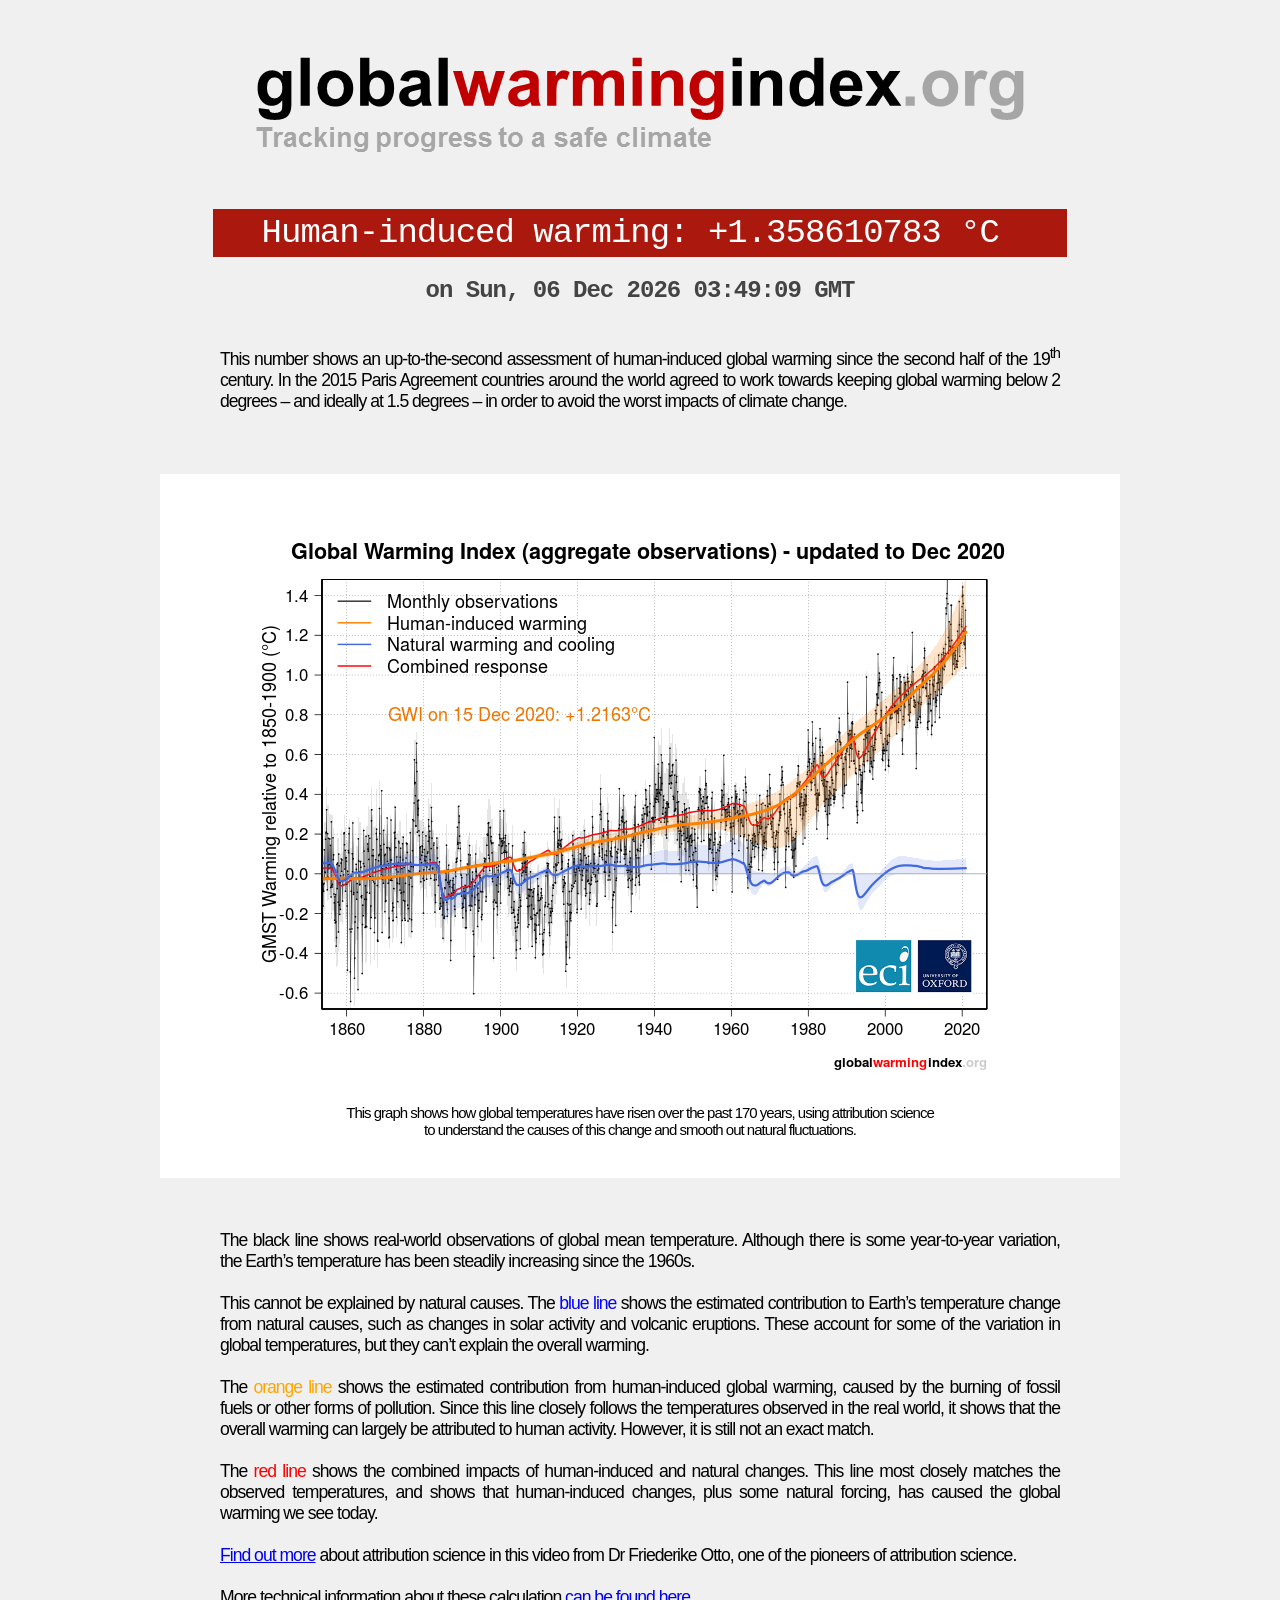
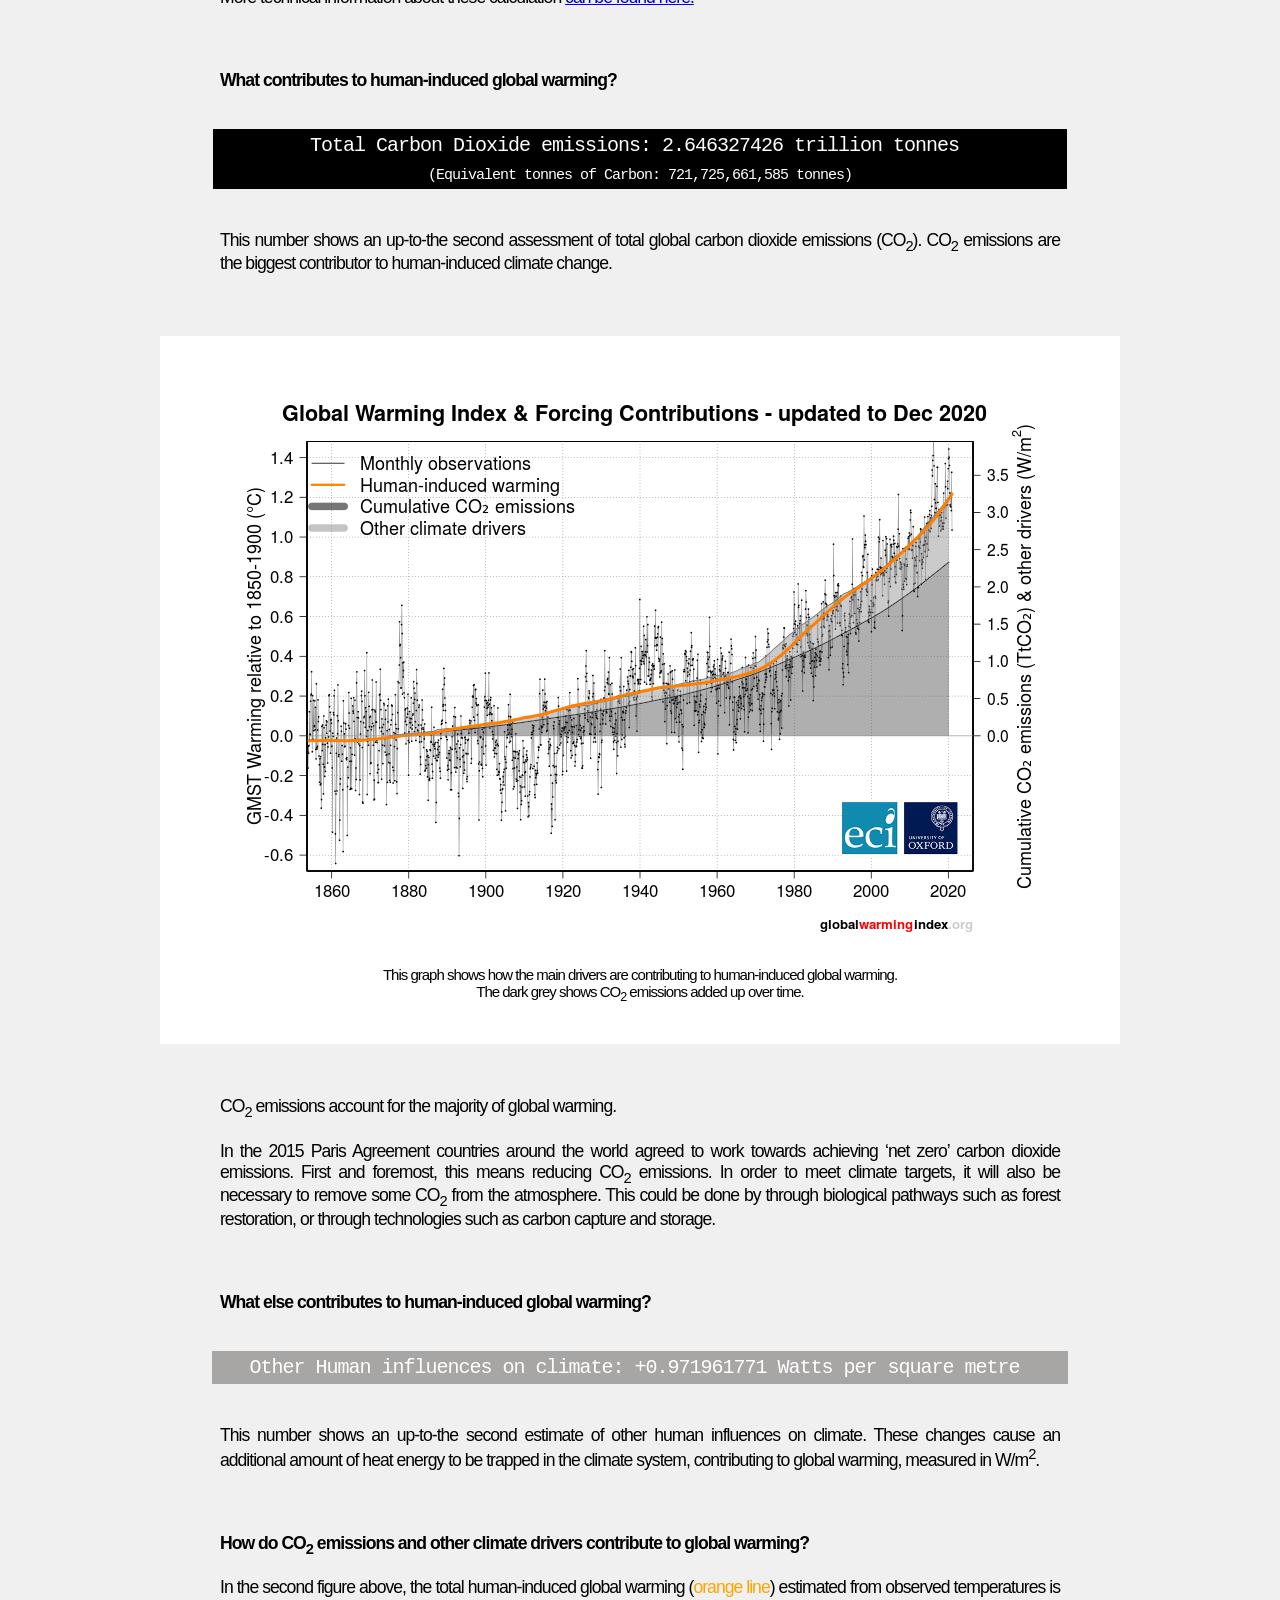
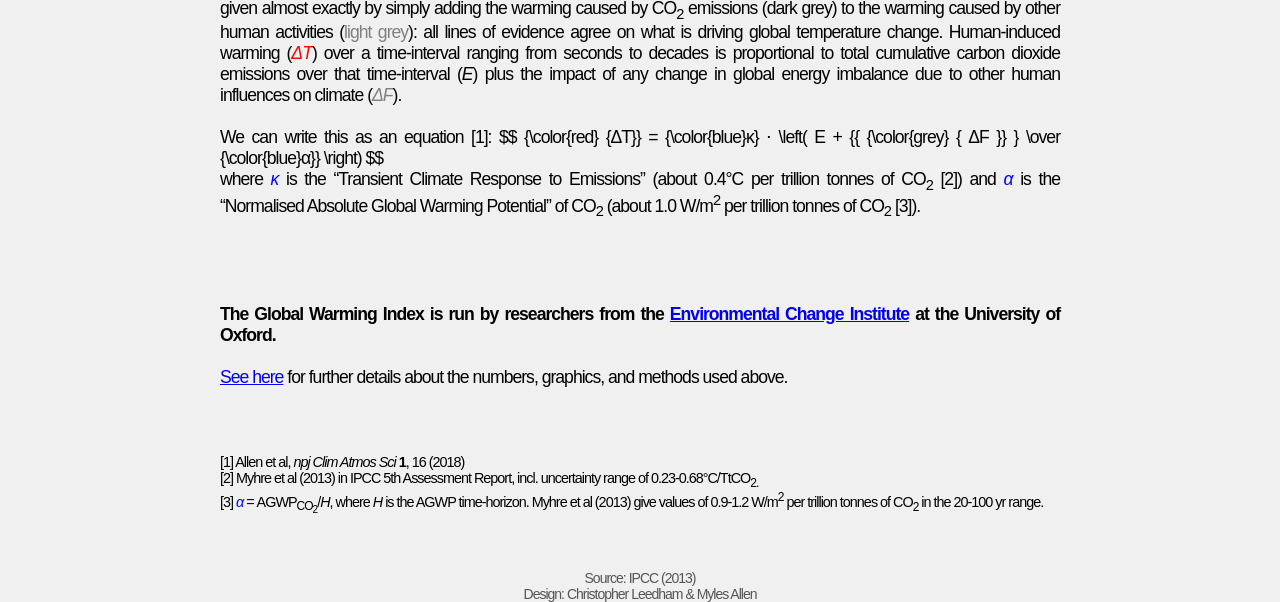
==== index.html @ 1d3a057c "Update 28 files - /README.md - /AWI/AWI_AR5_new_spreadsheet.xlsx - /AWI/forcing.txt - /AWI/AWI_AR5_n" ====
<!DOCTYPE html>

<html lang="en">

    <head>

        <meta charset="utf-8">

        <meta http-equiv="X-UA-Compatible" content="IE=edge">

        <meta name="viewport" content="width=1024">

        <title>globalwarmingindex.org -- Tracking progress to a safe climate</title>

        <link href="AWI/therm.css" rel="stylesheet">

    </head>

    <body>

        <div class="container">

            <header>

                <h1>globalwarmingindex.org</h1>

                <p class="strapline">Tracking progress to a safe climate<p>

            </header>

            <article>

                <div class="graph-container">

                    <div id="current-temp-rise">

                        &nbsp;&nbsp;Human-induced warming: <span>----------------</span> &deg;C&nbsp;&nbsp;&nbsp;

                    </div>

                    <p class="date">on <span id="date-count">now</span></p> 


<!--                    <p class="whathavewedonehere" style="text-align:justify;font-size:90%;"><br>

We have expressed the total effect of other human influences on climate by how much they reduce outgoing energy, in units of Watts per square metre (W/m<sup>2</sup>). Added up over the entire planet, 1 W/m<sup>2</sup> from these other influences has approximately the same impact on global temperature as the emission of 1 trillion tonnes of carbon dioxide (CO<sub>2</sub>). Hence total carbon dioxide emissions in trillion tonnes of CO<sub>2</sub> plus other human influences in W/m<sup>2</sup>, all multiplied by the “Transient Climate Response to Emissions” (approximately 0.4°C/TtCO<sub>2</sub>), gives total human-induced warming. The carbon dioxide emissions counter uses the most recent update of the Global Carbon Project’s Global Carbon Budget, available <a href="https://www.globalcarbonproject.org/carbonbudget">here</a>. Human-induced warming and radiative forcing are expressed relative to the 1850-1900 period and CO<sub>2</sub> emissions are cumulative from 1875.

</p> -->

                    <p class="whathavewedonehere" style="text-align:justify;font-size:110%;font-family:helvetica;"><br>

This number shows an up-to-the-second assessment of human-induced global warming since the second half of the 19<sup>th</sup> century.
In the 2015 Paris Agreement countries around the world agreed to work towards keeping global warming below 2 degrees – and ideally at 1.5 degrees – in order to avoid the worst impacts of climate change.<br><br><br>

                    </p>

                    <div class="paper">
                        <svg id="graph" width="0" height="0"></svg>

                        <p><a href="AWI/AWI_AR5_large.html"><img src="AWI/AWI_AR5_new_SD.png" width="780px"></a></p>

                        <p>This graph shows how global temperatures have risen over the past 170 years, using attribution science <br>
			to understand the causes of this change and smooth out natural fluctuations.</p>

                    </div>


                    <p class="whathavewedonehere" style="text-align:justify;font-size:110%;font-family:helvetica;"><br><br>

The black line shows real-world observations of global mean temperature. Although there is some year-to-year variation, the Earth’s temperature has been steadily increasing since the 1960s.<br><br>
This cannot be explained by natural causes. The <font color="blue">blue line</font> shows the estimated contribution to Earth’s temperature change from natural causes, such as changes in solar activity and volcanic eruptions. These account for some of the variation in global temperatures, but they can’t explain the overall warming.<br><br>
The <font color="orange">orange line</font> shows the estimated contribution from human-induced global warming, caused by the burning of fossil fuels or other forms of pollution. Since this line closely follows the temperatures observed in the real world, it shows that the overall warming can largely be attributed to human activity. However, it is still not an exact match.<br><br>
The <font color="red">red line</font> shows the combined impacts of human-induced and natural changes. This line most closely matches the observed temperatures, and shows that human-induced changes, plus some natural forcing, has caused the global warming we see today.<br><br>

<a href="https://www.youtube.com/watch?v=luCN7mFuWLY">Find out more</a> about attribution science in this video from Dr Friederike Otto, one of the pioneers of attribution science.<br><br>

More technical information about these calculation <a href="AWI/info_page.html">can be found here.</a><br><br>

                    </p>

                    <p class="whathavewedonehere" style="text-align:justify;font-size:110%;font-family:helvetica;"><br>

<b>What contributes to human-induced global warming?</b><br>

                    </p><br>

                    <div id="current-carbon-emissions">

                        &nbsp;&nbsp;Total Carbon Dioxide emissions: <span>----------------</span> trillion tonnes&nbsp;&nbsp;&nbsp;

                    </div>

                    <div></div>

                    <div id="current-carbon-emissions_gtc">

                        &nbsp;&nbsp;(Equivalent tonnes of Carbon: <span>----------------</span> tonnes)&nbsp;&nbsp;

                    </div>

                    <p class="whathavewedonehere" style="text-align:justify;font-size:110%;font-family:helvetica;"><br>

This number shows an up-to-the second assessment of total global carbon dioxide emissions (CO<sub>2</sub>). CO<sub>2</sub> emissions are the biggest contributor to human-induced climate change.<br><br><br>

                    </p>


                    <div class="paper">
                        <svg id="graph" width="0" height="0"></svg>

                        <p><a href="AWI/AWI_AR5_emiss_large.html"><img src="AWI/AWI_AR5_emiss_SD.png" width="810px"></a></p>

                        <p>This graph shows how the main drivers are contributing to human-induced global warming.<br>
			The dark grey shows CO<sub>2</sub> emissions added up over time.</p>

                    </div>


                    <p class="whathavewedonehere" style="text-align:justify;font-size:110%;font-family:helvetica;"><br><br>

CO<sub>2</sub> emissions account for the majority of global warming.<br><br>
In the 2015 Paris Agreement countries around the world agreed to work towards achieving ‘net zero’ carbon dioxide emissions. First and foremost, this means reducing CO<sub>2</sub> emissions. 
In order to meet climate targets, it will also be necessary to remove some CO<sub>2</sub> from the atmosphere. This could be done by through biological pathways such as forest restoration, or through technologies such as carbon capture and storage.<br><br>

                    </p>

                    <p class="whathavewedonehere" style="text-align:justify;font-size:110%;font-family:helvetica;"><br>

<b>What else contributes to human-induced global warming?</b>

                    </p><br>

                    <div id="current-nonCO2_RF">

                        &nbsp;&nbsp;Other Human influences on climate: <span>----------------</span> Watts per square metre&nbsp;&nbsp;&nbsp;

                    </div>

                    <p class="whathavewedonehere" style="text-align:justify;font-size:110%;font-family:helvetica;"><br>

This number shows an up-to-the second estimate of other human influences on climate. 
These changes cause an additional amount of heat energy to be trapped in the climate system, contributing to global warming, measured in W/m<sup>2</sup>.<br><br>

                    </p>

                    <p class="whathavewedonehere" style="text-align:justify;font-size:110%;font-family:helvetica;"><br>

<b>How do CO<sub>2</sub> emissions and other climate drivers contribute to global warming?</b><br><br>

<!-- Other human influences on climate, in addition to CO<sub>2</sub>, include methane and nitrous oxide emissions, as well as other forms of pollution and changes in the albedo of Earth's surface (e.g. by different land use which changes the 'colour' of the landscape).<br><br> -->

In the second figure above, the total human-induced global warming (<font color="orange">orange line</font>) estimated from observed temperatures is given almost exactly by simply adding the warming caused by CO<sub>2</sub> emissions (<font color="black">dark grey</font>) to the warming caused by other human activities (<font color="grey">light grey</font>): all lines of evidence agree on what is driving global temperature change.

Human-induced warming (<font color="red"><i>&Delta;T</i></font>) over a time-interval ranging from seconds to decades is proportional to total cumulative carbon dioxide emissions over that time-interval (<i>E</i>) plus the impact of any change in global energy imbalance due to other human influences on climate (<font color="grey"><i>&Delta;F</i></font>).<br><br>

We can write this as an equation [1]:

<script src='https://cdn.mathjax.org/mathjax/latest/MathJax.js?config=TeX-AMS-MML_HTMLorMML'></script>
$$ {\color{red} {&Delta;T}} = {\color{blue}&kappa;} &#x22C5; \left( E + {{  {\color{grey}  { &Delta;F }}  } \over {\color{blue}&alpha;}} \right) $$

<br>where <font color="blue"><i>&kappa;</i></font> is the “Transient Climate Response to Emissions” (about 0.4°C per trillion tonnes of CO<sub>2</sub> [2]) and <font color="blue"><i>&alpha;</i></font> is the “Normalised Absolute Global Warming Potential” of CO<sub>2</sub> (about 1.0 W/m<sup>2</sup> per trillion tonnes of CO<sub>2</sub> [3]). <br><br>


<br><br><br>


<b>The Global Warming Index is run by researchers from the <a href="http://www.eci.ox.ac.uk/research/climate/index.html">Environmental Change Institute</a> at the University of Oxford.</b><br><br>

<a href="AWI/info_page.html">See here</a> for further details about the numbers, graphics, and methods used above.

                    </p>

<br><br>

                    <p class="whathavewedonehere" style="text-align:justify;font-size:90%;font-family:helvetica;">
[1] Allen et al, <i>npj Clim Atmos Sci</i> <b>1</b>, 16 (2018)<br>
[2] Myhre et al (2013) in IPCC 5th Assessment Report, incl. uncertainty range of 0.23-0.68°C/TtCO<sub>2.</sub><br>
[3] <font color="blue"><i>&alpha;</i></font> = AGWP<sub>CO<sub>2</sub></sub>/<i>H</i>, where <i>H</i> is the AGWP time-horizon. Myhre et al (2013) give values of 0.9-1.2 W/m<sup>2</sup> per trillion tonnes of CO<sub>2</sub> in the 20-100 yr range.<br><br>
                    </p>


                </div>


                </p><br>

            </article>

            <footer>

                <p>Source: IPCC (2013)</p>

                <p>Design: Christopher Leedham &amp; Myles Allen</p>

            </footer>

        </div>

        <script src="https://ajax.googleapis.com/ajax/libs/jquery/2.1.4/jquery.min.js"></script>

        <script>if (typeof jQuery === 'undefined') {

                document.write(unescape('%3Cscript%20src%3D%22/js/jquery-2.1.4.min.js%22%3E%3C/script%3E')); }

        </script>

        <!-- <script src="https://ajax.googleapis.com/ajax/libs/jqueryui/1.11.4/jquery-ui.min.js"></script> -->

        <script src="AWI/snap.svg-min.js"></script>

        <script src="AWI/config.js"></script>

        <script src="AWI/app.min.js"></script>

        <script src="AWI/expand.js"></script>

        <script type="text/javascript">

            function toggle(obj) {

                var obj=document.getElementById(obj);

                if (obj.style.display == "block") obj.style.display = "none";

                else obj.style.display = "block";

            }

        </script>

        



    </body>

</html>
---- AWI/therm.css ----
/*
To change this license header, choose License Headers in Project Properties.
To change this template file, choose Tools | Templates
and open the template in the editor.
*/
/* 
    Created on : 19-Jun-2015, 20:41:53
    Author     : christopher
*/

html, body {
  width: 100%;
  height: 100%;
  background: #f0f0f0;
  margin: 0 auto;
  padding: 0;
  letter-spacing: -1px;
  font-family: Verdana, Helvetica, Arial, sans-serif; }

.container {
  width: 960px;
  margin: 0 auto; }

.container_large {
  width: 1300px;
  margin: 0 auto; }

header {
  padding-bottom: 20px;
  position: relative;
  margin: 0 auto;
  background: transparent url("../AWI/globalwarmingindex.png") no-repeat scroll 0% 0%;
  height: 149px ; width:853px ;}
  header h1 {
    display: none; }
  header p.strapline {
    display: none; }

h2 {
  text-align: center;
  font-weight: 700;
  font-size: 24px;
  margin: 30px 0; }

h3 {
    text-align: left;
    font-weight: 600;
    font-size: 20px;
    margin: 30px 0; }


svg {
  margin: 0 auto;
  padding: 0; }
  svg g {
    background: none; }

p.controls {
  text-align: center;
  margin: 15px 0;
  color: #888; }
  p.controls a {
    color: #888; }

.row-label {
  text-anchor: middle; }

body {
  text-align: center; }

#current-temp-rise {
  font-size: 34px;
  font-family: 'Droid Sans Mono', 'Courier New', Courier, monospace;
  display: inline-block;
  padding: 5px 10px;
  background: #ab180e;
  margin: 20px 0 10px;
  color: #fff; }
  #current-temp-rise span {
    font-family: 'Courier New', Courier, monospace; }

#current-carbon-emissions {
  font-size: 20px;
  font-family: 'Courier New', Courier, monospace;
  display: inline-block;
  padding: 5px 75px;
  background: black;
  margin: 0px 10px;
  color: #fff; }
  #current-carbon-emissions span {
    font-family: 'Courier New', Courier, monospace; }

#current-carbon-emissions_gtc {
  font-size: 15px;
  font-family: 'Courier New', Courier, monospace;
  display: inline-block;
  padding: 5px 199px;
  background: black;
  margin: 0px 0 10px;
  color: #fff; }
  #current-carbon-emissions_gtc span {
    font-family: 'Courier New', Courier, monospace; }

#current-nonCO2_RF {
  font-size: 20px;
  font-family: 'Droid Sans Mono', 'Courier New', Courier, monospace;
  display: inline-block;
  padding: 5px 15px;
  background: #a8a5a5;
  margin: 0px 0 10px;
  color: #fff; }
  #current-nonCO2_RF span {
    font-family: 'Courier New', Courier, monospace; }

p {
  margin: 10px 0 20px 0;
  font-weight: 100; 
  font-size: 15px}

.ticks {
  stroke: #000000;
  stroke-width: 3px; }

.date, #date-count {
  font-size: 24px;
  font-weight: 700;
  color: #444;
  font-family: 'Courier New', Courier, monospace; }

.whathavewedonehere {
  font-size: 14px;
  padding-left: 60px;
  padding-right: 60px}

.paper {
  padding: 20px;
  background: white url("../img/ajax-loader.gif") scroll no-repeat center center; }
  .paper #graph {
    background: white;
    padding: 0;
    opacity: 0;
    overflow: hidden; }
  .paper.loaded {
    background-image: none; }
    .paper.loaded #graph {
      opacity: 1; }

article {
  margin: 0; }

.credit {
  font-size: 90%;
  text-align: center;
  margin-top: 20px; }

.details {
  margin: 0 auto;
  padding: 20px 0; }
  .details p {
    text-align: left;
    line-height: 150%;
    color: #333; }

footer {
  margin: 0 0 20px 0; }
  footer p {
    text-align: center;
    font-size: 14px;
    color: #555;
    margin: 0; }


/*# sourceMappingURL=therm.css.map */
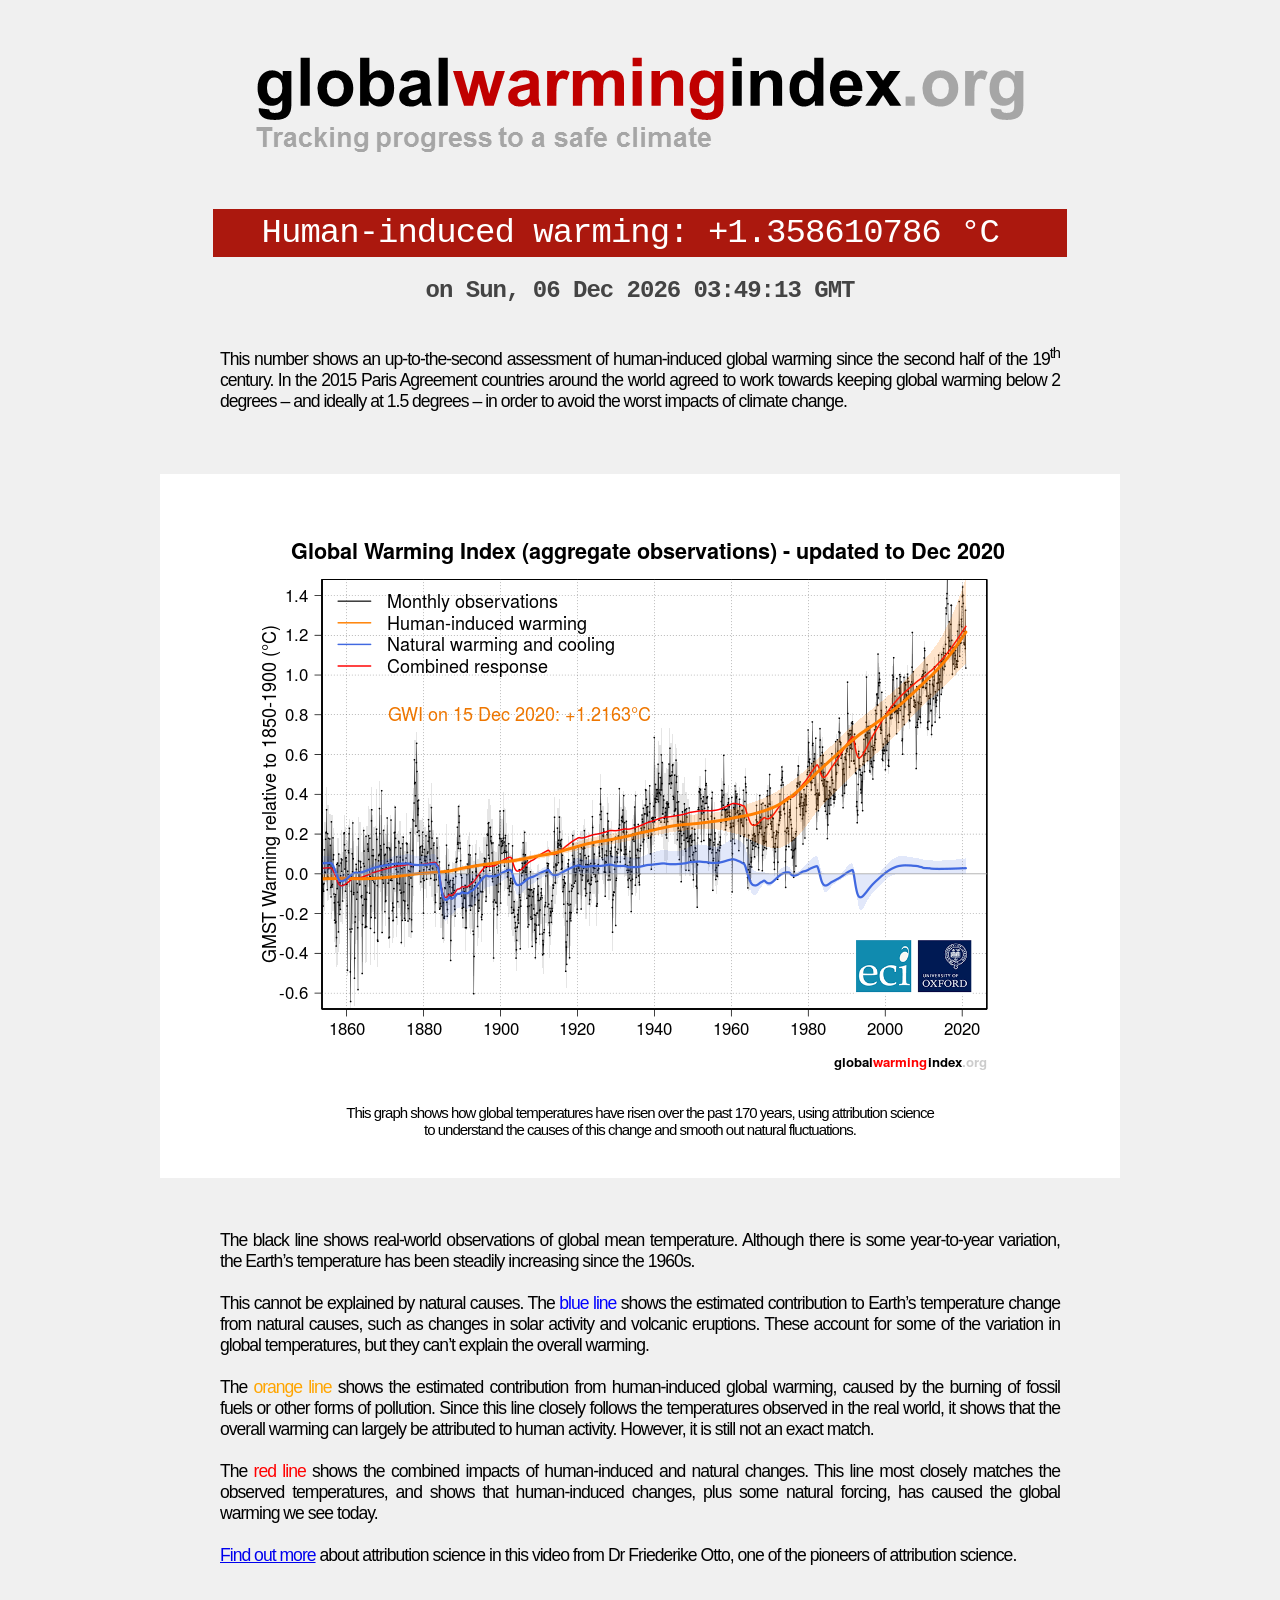
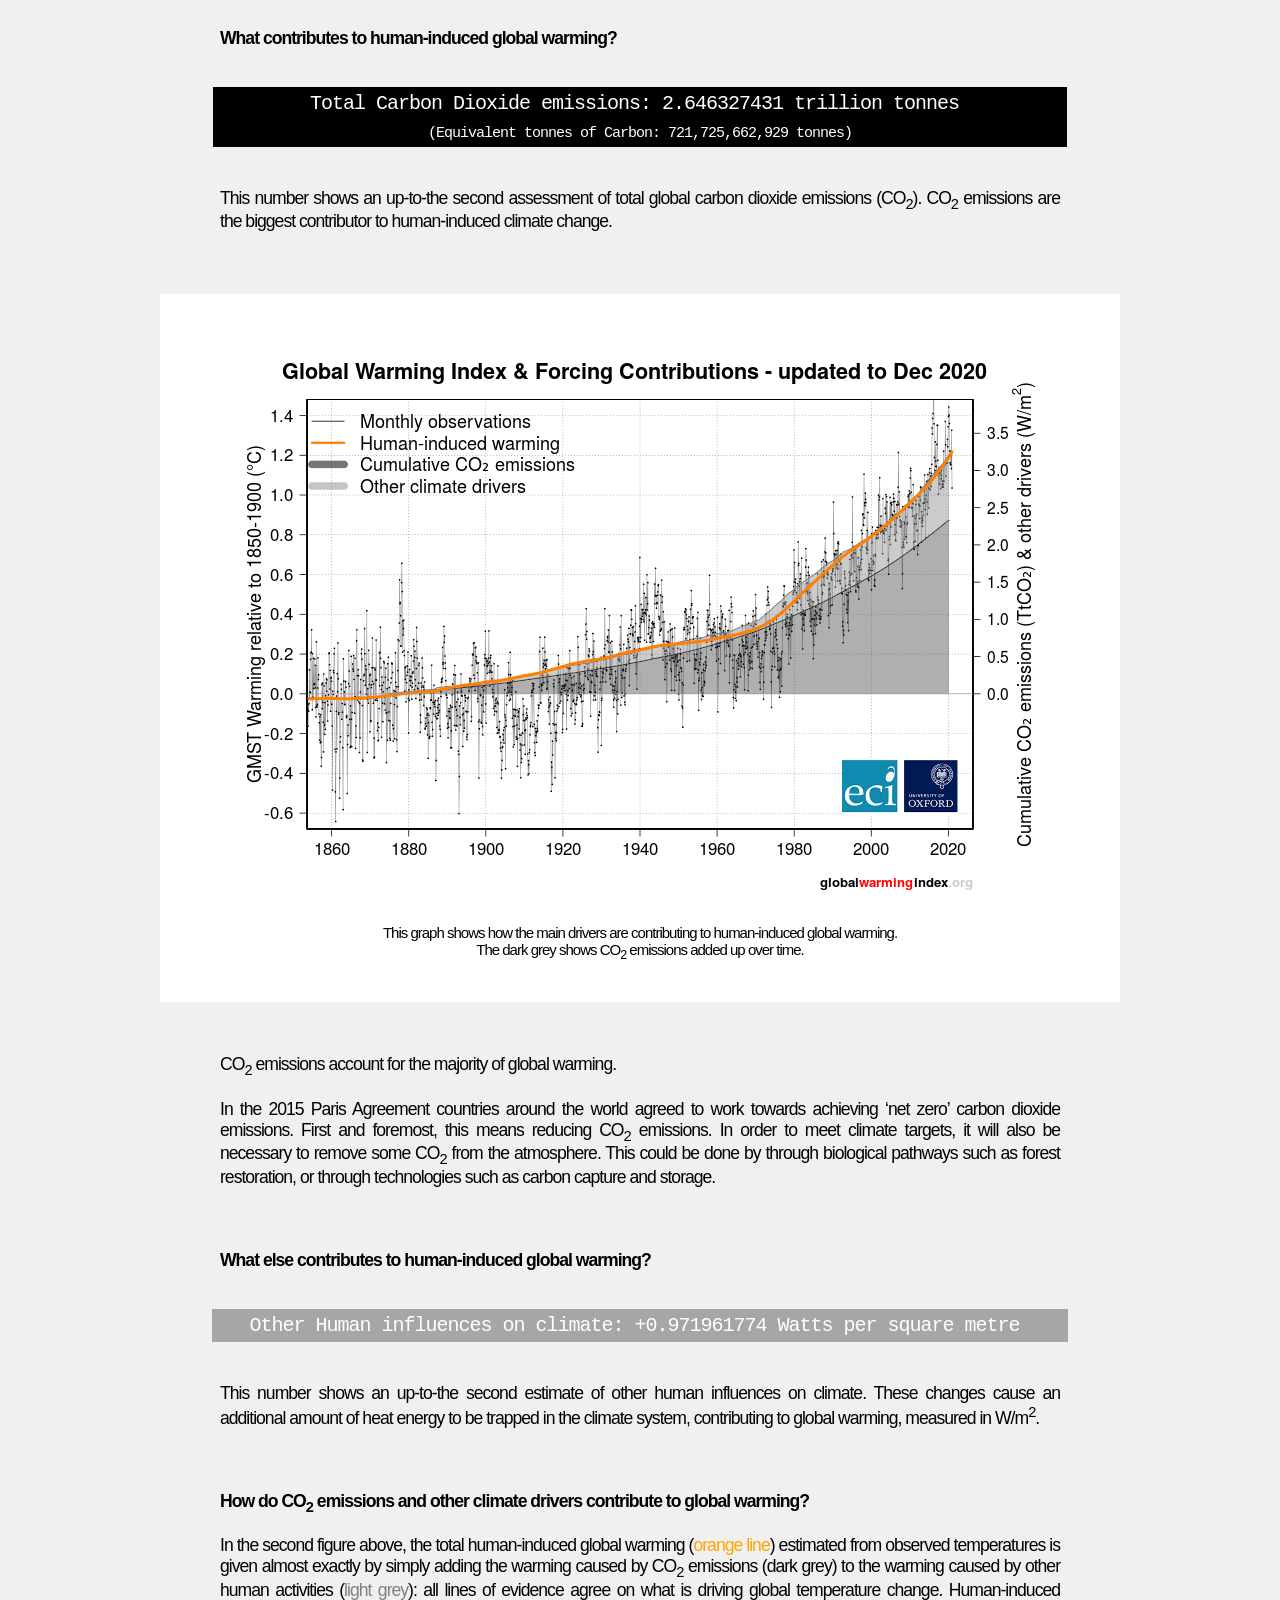
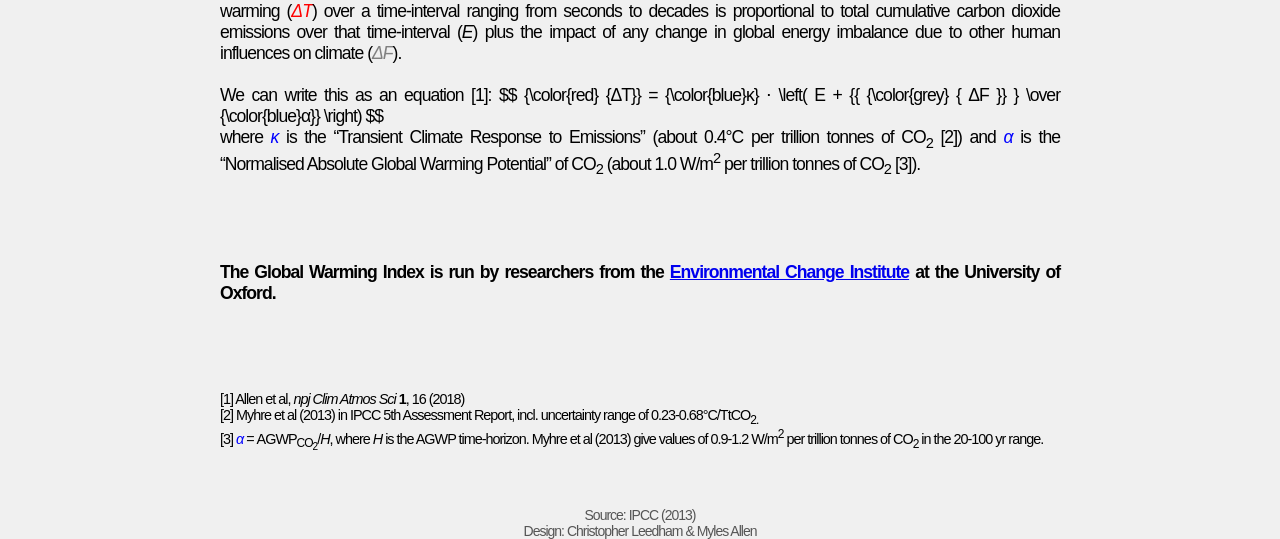
==== commit d62161cf: "Test removing (commenting out) links to info_page from index.html" ====
--- a/index.html
+++ b/index.html
@@ -74,7 +74,7 @@
 
 <a href="https://www.youtube.com/watch?v=luCN7mFuWLY">Find out more</a> about attribution science in this video from Dr Friederike Otto, one of the pioneers of attribution science.<br><br>
 
-More technical information about these calculation <a href="AWI/info_page.html">can be found here.</a><br><br>
+<!-- More technical information about these calculation <a href="AWI/info_page.html">can be found here.</a><br><br> -->
 
                     </p>
 
@@ -166,7 +166,7 @@
 
 <b>The Global Warming Index is run by researchers from the <a href="http://www.eci.ox.ac.uk/research/climate/index.html">Environmental Change Institute</a> at the University of Oxford.</b><br><br>
 
-<a href="AWI/info_page.html">See here</a> for further details about the numbers, graphics, and methods used above.
+<!-- <a href="AWI/info_page.html">See here</a> for further details about the numbers, graphics, and methods used above. -->
 
                     </p>
 
